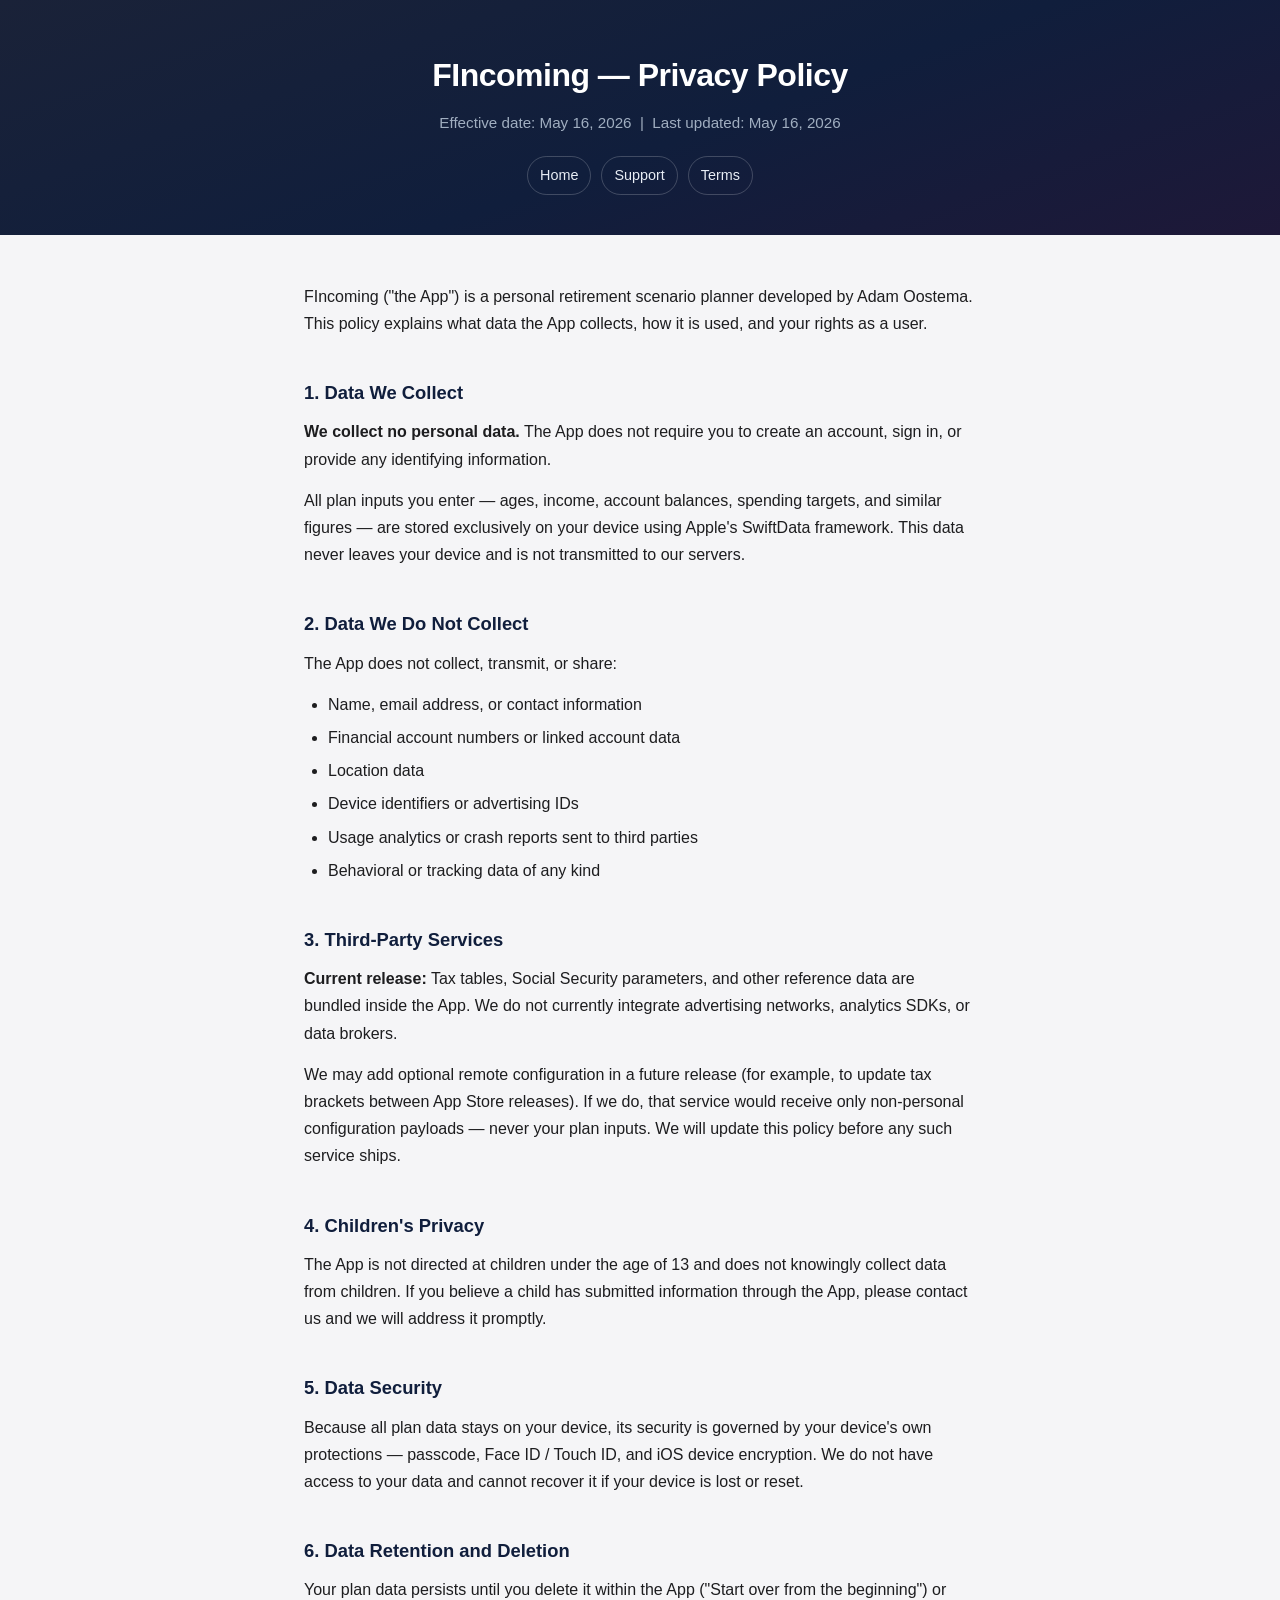
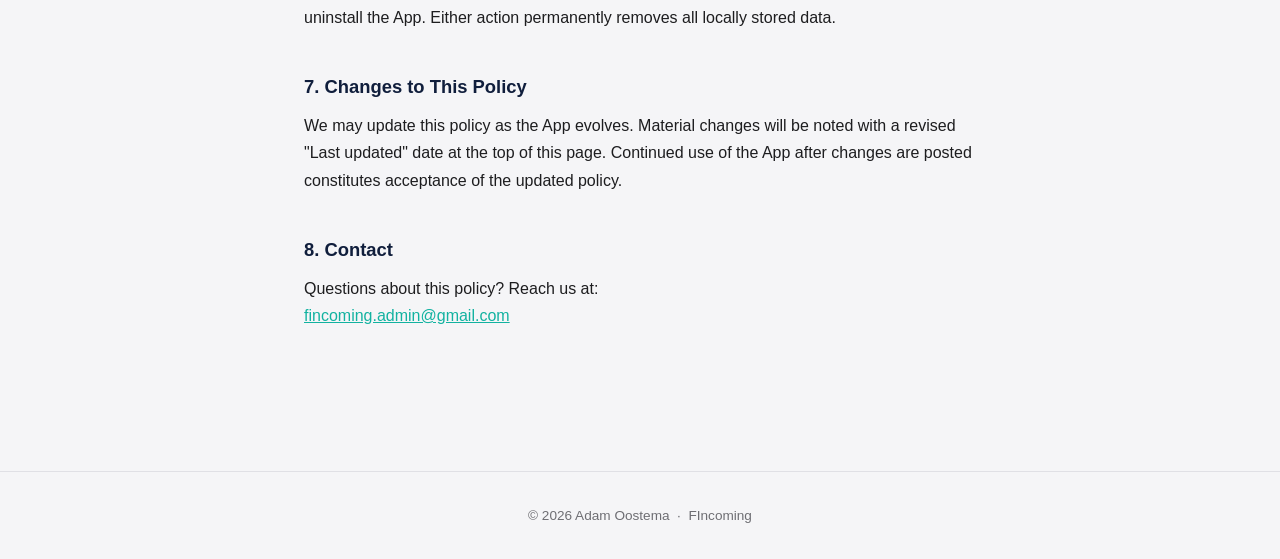
==== docs/privacy/index.html @ 5e119578 "Add fincoming.app website and legal pages Co-authored-by: Cursor <cursoragent@cursor.com>" ====
<!DOCTYPE html>
<html lang="en">
<head>
  <meta charset="UTF-8" />
  <meta name="viewport" content="width=device-width, initial-scale=1.0" />
  <title>Privacy Policy — FIncoming</title>
  <link rel="stylesheet" href="../styles.css" />
</head>
<body>

<header class="site-header">
  <h1>FIncoming — Privacy Policy</h1>
  <p>Effective date: May 16, 2026 &nbsp;|&nbsp; Last updated: May 16, 2026</p>
  <nav class="site-nav" aria-label="Site">
    <a href="../">Home</a>
    <a href="../support/">Support</a>
    <a href="../terms/">Terms</a>
  </nav>
</header>

<main>

  <p>FIncoming ("the App") is a personal retirement scenario planner developed by Adam Oostema. This policy explains what data the App collects, how it is used, and your rights as a user.</p>

  <h2>1. Data We Collect</h2>
  <p><strong>We collect no personal data.</strong> The App does not require you to create an account, sign in, or provide any identifying information.</p>
  <p>All plan inputs you enter — ages, income, account balances, spending targets, and similar figures — are stored exclusively on your device using Apple's SwiftData framework. This data never leaves your device and is not transmitted to our servers.</p>

  <h2>2. Data We Do Not Collect</h2>
  <p>The App does not collect, transmit, or share:</p>
  <ul>
    <li>Name, email address, or contact information</li>
    <li>Financial account numbers or linked account data</li>
    <li>Location data</li>
    <li>Device identifiers or advertising IDs</li>
    <li>Usage analytics or crash reports sent to third parties</li>
    <li>Behavioral or tracking data of any kind</li>
  </ul>

  <h2>3. Third-Party Services</h2>
  <p>
    <strong>Current release:</strong> Tax tables, Social Security parameters, and other reference data are bundled inside the App.
    We do not currently integrate advertising networks, analytics SDKs, or data brokers.
  </p>
  <p>
    We may add optional remote configuration in a future release (for example, to update tax brackets between App Store releases).
    If we do, that service would receive only non-personal configuration payloads — never your plan inputs.
    We will update this policy before any such service ships.
  </p>

  <h2>4. Children's Privacy</h2>
  <p>The App is not directed at children under the age of 13 and does not knowingly collect data from children. If you believe a child has submitted information through the App, please contact us and we will address it promptly.</p>

  <h2>5. Data Security</h2>
  <p>Because all plan data stays on your device, its security is governed by your device's own protections — passcode, Face ID / Touch ID, and iOS device encryption. We do not have access to your data and cannot recover it if your device is lost or reset.</p>

  <h2>6. Data Retention and Deletion</h2>
  <p>Your plan data persists until you delete it within the App ("Start over from the beginning") or uninstall the App. Either action permanently removes all locally stored data.</p>

  <h2>7. Changes to This Policy</h2>
  <p>We may update this policy as the App evolves. Material changes will be noted with a revised "Last updated" date at the top of this page. Continued use of the App after changes are posted constitutes acceptance of the updated policy.</p>

  <h2>8. Contact</h2>
  <p>Questions about this policy? Reach us at:<br />
  <a href="mailto:fincoming.admin@gmail.com">fincoming.admin@gmail.com</a></p>

</main>

<footer>
  &copy; 2026 Adam Oostema &nbsp;·&nbsp; FIncoming
</footer>

</body>
</html>
---- docs/styles.css ----
/* FIncoming marketing / legal site — shared styles */

* { box-sizing: border-box; margin: 0; padding: 0; }

body {
  font-family: -apple-system, BlinkMacSystemFont, "Segoe UI", Roboto, sans-serif;
  background: #f5f5f7;
  color: #1d1d1f;
  line-height: 1.7;
}

a { color: #12b2a0; }

.site-header {
  background: linear-gradient(160deg, #1a2238 0%, #101e3c 55%, #1e1838 100%);
  color: #fff;
  padding: 48px 24px 40px;
  text-align: center;
}

.site-header h1 {
  font-size: 2rem;
  font-weight: 700;
  letter-spacing: -0.5px;
}

.site-header p {
  margin-top: 8px;
  color: #a0aec0;
  font-size: 0.95rem;
}

.site-nav {
  margin-top: 20px;
  display: flex;
  flex-wrap: wrap;
  gap: 10px;
  justify-content: center;
}

.site-nav a {
  color: #e8edf5;
  text-decoration: none;
  font-size: 0.9rem;
  padding: 6px 12px;
  border: 1px solid rgba(255, 255, 255, 0.2);
  border-radius: 999px;
}

.site-nav a:hover {
  background: rgba(255, 255, 255, 0.08);
}

main {
  max-width: 720px;
  margin: 48px auto;
  padding: 0 24px 80px;
}

main.narrow-top {
  margin-top: 32px;
}

h2 {
  font-size: 1.15rem;
  font-weight: 600;
  margin-top: 40px;
  margin-bottom: 10px;
  color: #101e3c;
}

h2:first-child {
  margin-top: 0;
}

p { margin-bottom: 14px; }

ul, ol {
  margin: 0 0 14px 24px;
}

li { margin-bottom: 6px; }

.hero-card {
  background: #fff;
  border-radius: 16px;
  padding: 28px 24px;
  box-shadow: 0 8px 28px rgba(16, 30, 60, 0.08);
  margin-bottom: 24px;
}

.hero-card h2 {
  margin-top: 0;
  font-size: 1.35rem;
}

.tagline {
  font-size: 1.05rem;
  color: #3a3a3c;
}

.cta-row {
  margin-top: 20px;
  display: flex;
  flex-wrap: wrap;
  gap: 12px;
}

.button {
  display: inline-block;
  text-decoration: none;
  font-weight: 600;
  font-size: 0.95rem;
  padding: 10px 18px;
  border-radius: 10px;
  background: #12b2a0;
  color: #fff !important;
}

.button.secondary {
  background: transparent;
  color: #101e3c !important;
  border: 1px solid #c7c7cc;
}

.disclaimer-box {
  background: #fff8f0;
  border: 1px solid #f0dcc8;
  border-radius: 12px;
  padding: 16px 18px;
  font-size: 0.95rem;
  margin: 20px 0;
}

footer {
  text-align: center;
  padding: 32px;
  font-size: 0.85rem;
  color: #6e6e73;
  border-top: 1px solid #e0e0e5;
}
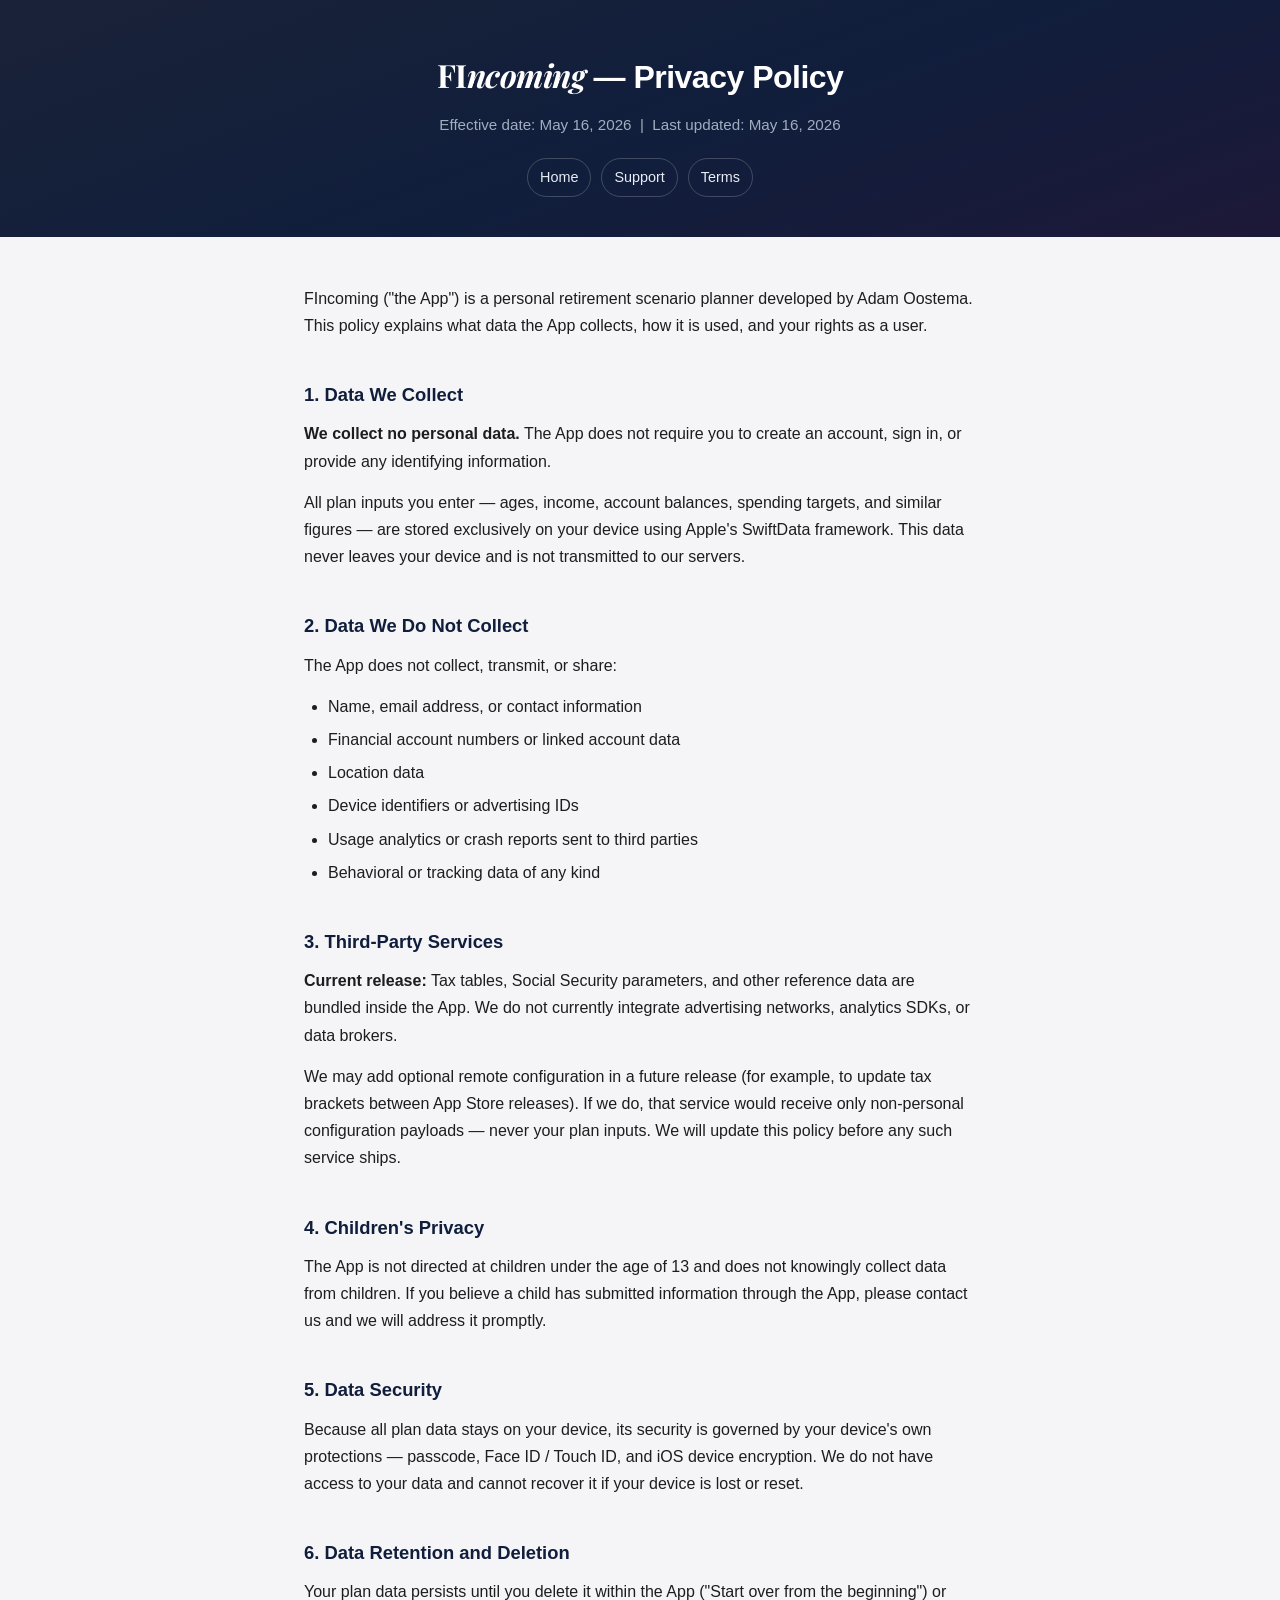
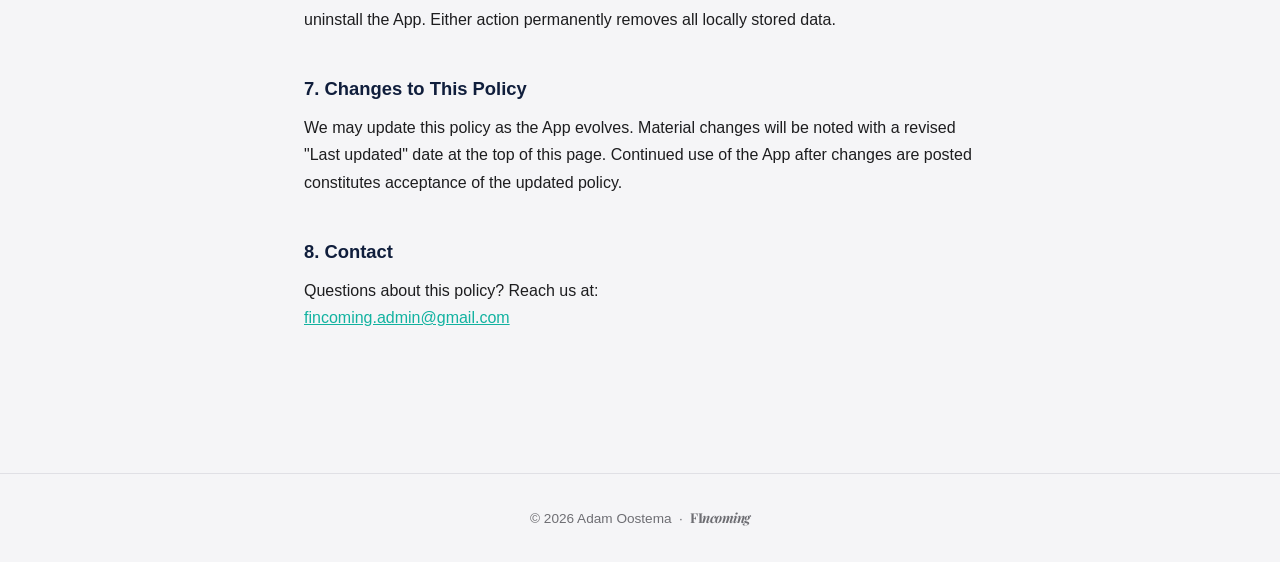
==== commit b0899fed: "Brand wordmark: Playfair Display + italic ncoming tail" ====
--- a/docs/privacy/index.html
+++ b/docs/privacy/index.html
@@ -9,7 +9,7 @@
 <body>
 
 <header class="site-header">
-  <h1>FIncoming — Privacy Policy</h1>
+  <h1><span class="brand-wordmark">FI<span class="brand-italic">ncoming</span></span> — Privacy Policy</h1>
   <p>Effective date: May 16, 2026 &nbsp;|&nbsp; Last updated: May 16, 2026</p>
   <nav class="site-nav" aria-label="Site">
     <a href="../">Home</a>
@@ -67,7 +67,7 @@
 </main>
 
 <footer>
-  &copy; 2026 Adam Oostema &nbsp;·&nbsp; FIncoming
+  &copy; 2026 Adam Oostema &nbsp;·&nbsp; <span class="brand-wordmark">FI<span class="brand-italic">ncoming</span></span>
 </footer>
 
 </body>
--- a/docs/styles.css
+++ b/docs/styles.css
@@ -1,4 +1,21 @@
 /* FIncoming marketing / legal site — shared styles */
+
+@import url('https://fonts.googleapis.com/css2?family=Playfair+Display:ital,wght@0,400;0,700;1,400;1,700&display=swap');
+
+/* Brand wordmark typography.
+   Apply both classes only to wordmark renderings (H1 headers, footer brand):
+     <span class="brand-wordmark">FI<span class="brand-italic">ncoming</span></span>
+   - .brand-wordmark gives the whole word the serif typeface (distinctive
+     serifs on the capital I, high stroke contrast).
+   - .brand-italic italicizes the "ncoming" tail to visually resolve the
+     FI + Incoming portmanteau.
+   Do NOT apply to body copy mentions of the product name or to <title> tags. */
+.brand-wordmark {
+  font-family: 'Playfair Display', Georgia, 'Times New Roman', serif;
+  font-weight: 700;
+  letter-spacing: -0.5px;
+}
+.brand-italic { font-style: italic; }
 
 * { box-sizing: border-box; margin: 0; padding: 0; }
 
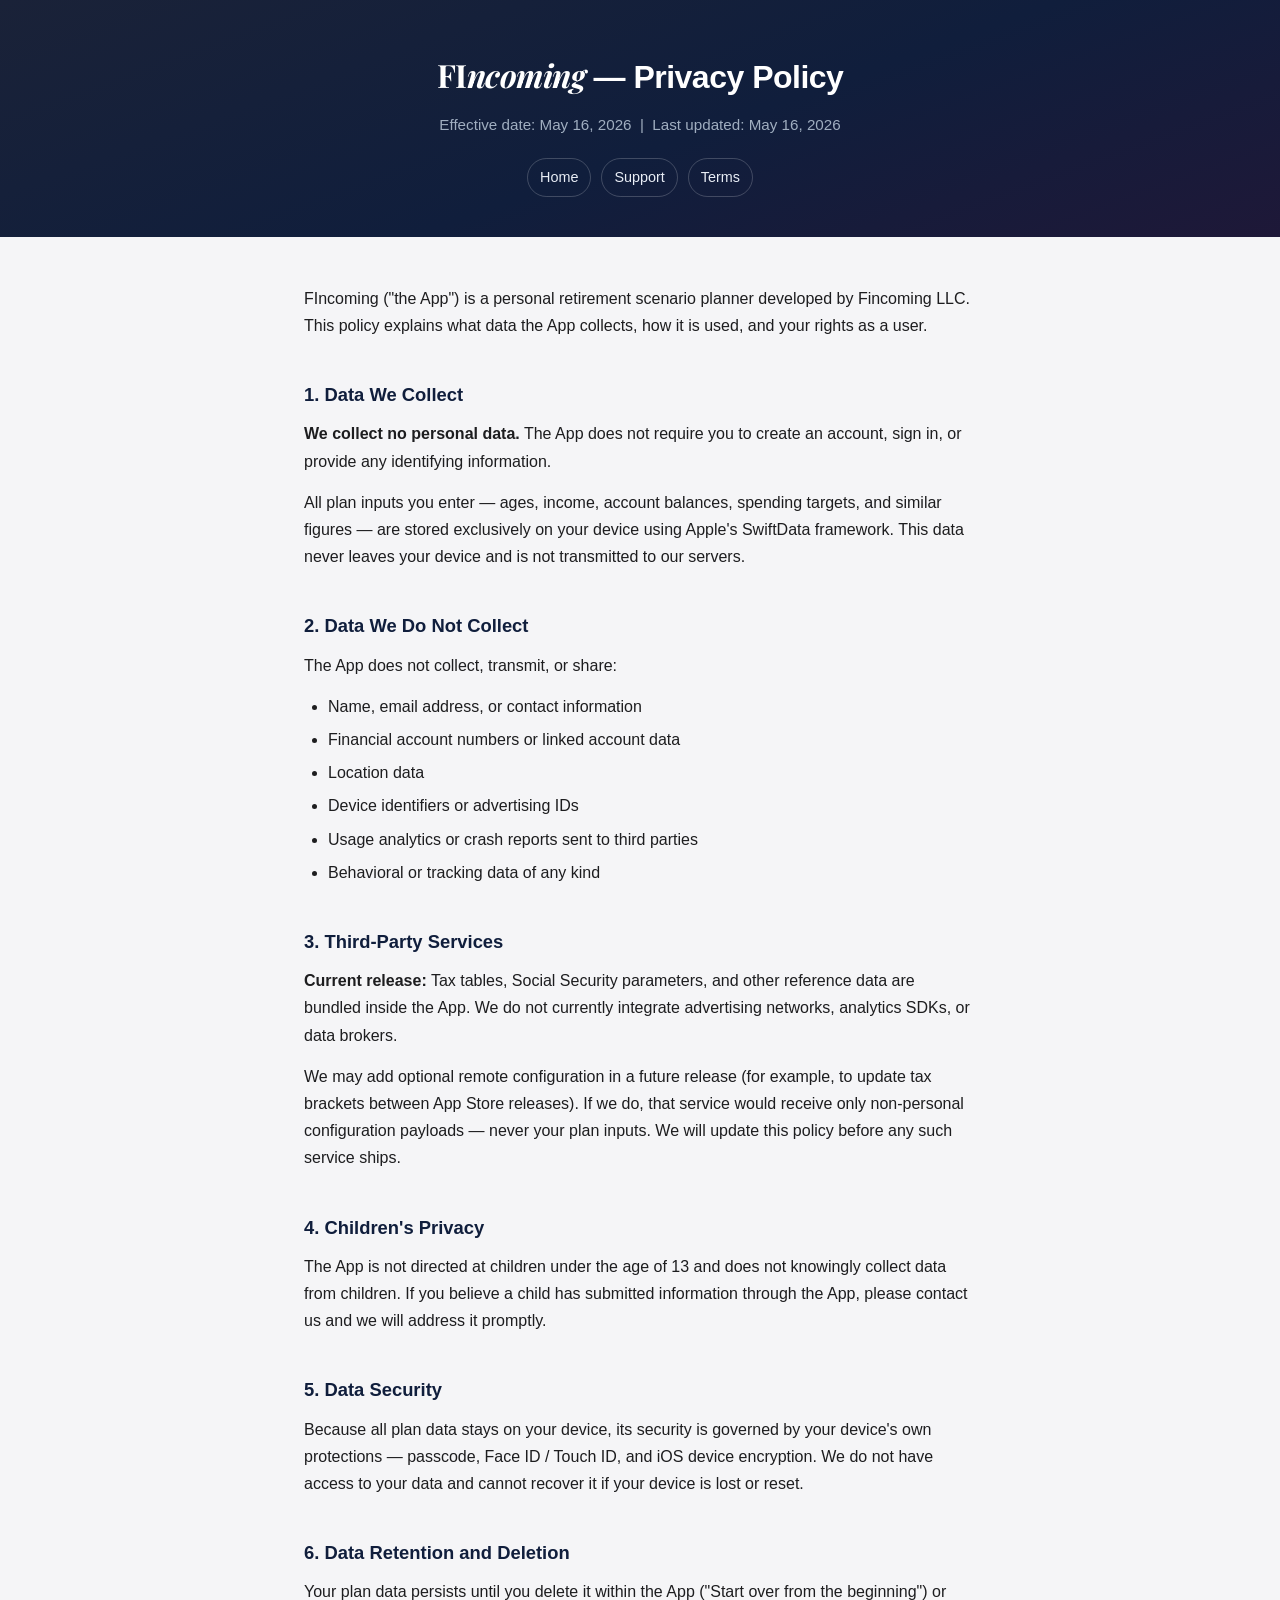
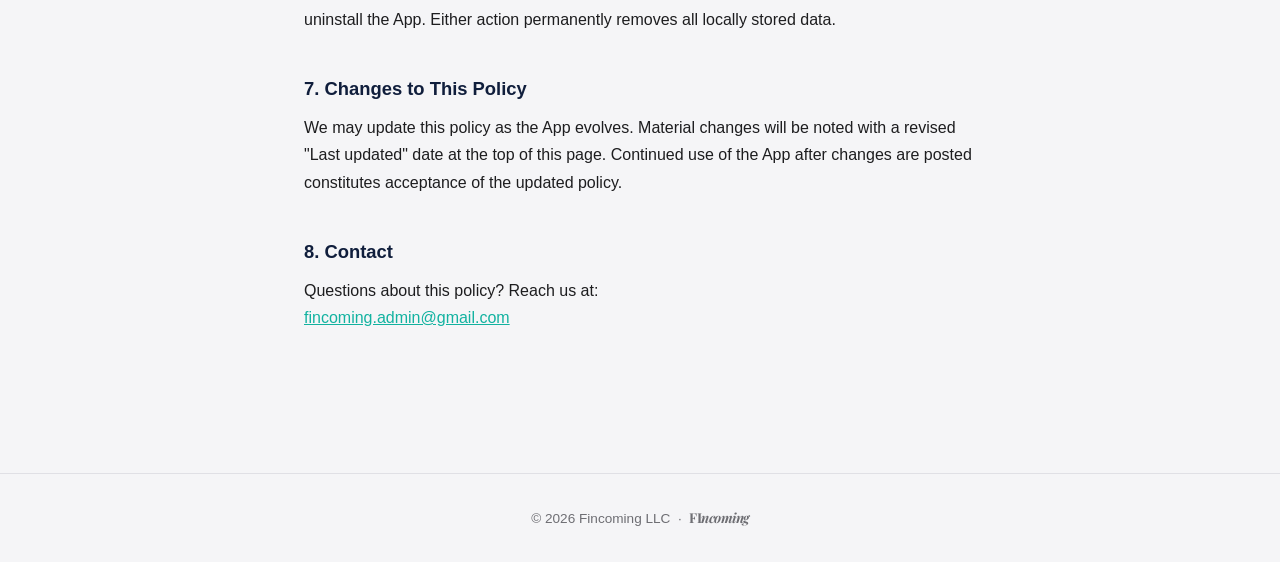
==== commit 7c8d64bf: "Replace personal name with Fincoming LLC sitewide" ====
--- a/docs/privacy/index.html
+++ b/docs/privacy/index.html
@@ -20,7 +20,7 @@
 
 <main>
 
-  <p>FIncoming ("the App") is a personal retirement scenario planner developed by Adam Oostema. This policy explains what data the App collects, how it is used, and your rights as a user.</p>
+  <p>FIncoming ("the App") is a personal retirement scenario planner developed by Fincoming LLC. This policy explains what data the App collects, how it is used, and your rights as a user.</p>
 
   <h2>1. Data We Collect</h2>
   <p><strong>We collect no personal data.</strong> The App does not require you to create an account, sign in, or provide any identifying information.</p>
@@ -67,7 +67,7 @@
 </main>
 
 <footer>
-  &copy; 2026 Adam Oostema &nbsp;·&nbsp; <span class="brand-wordmark">FI<span class="brand-italic">ncoming</span></span>
+  &copy; 2026 Fincoming LLC &nbsp;·&nbsp; <span class="brand-wordmark">FI<span class="brand-italic">ncoming</span></span>
 </footer>
 
 </body>
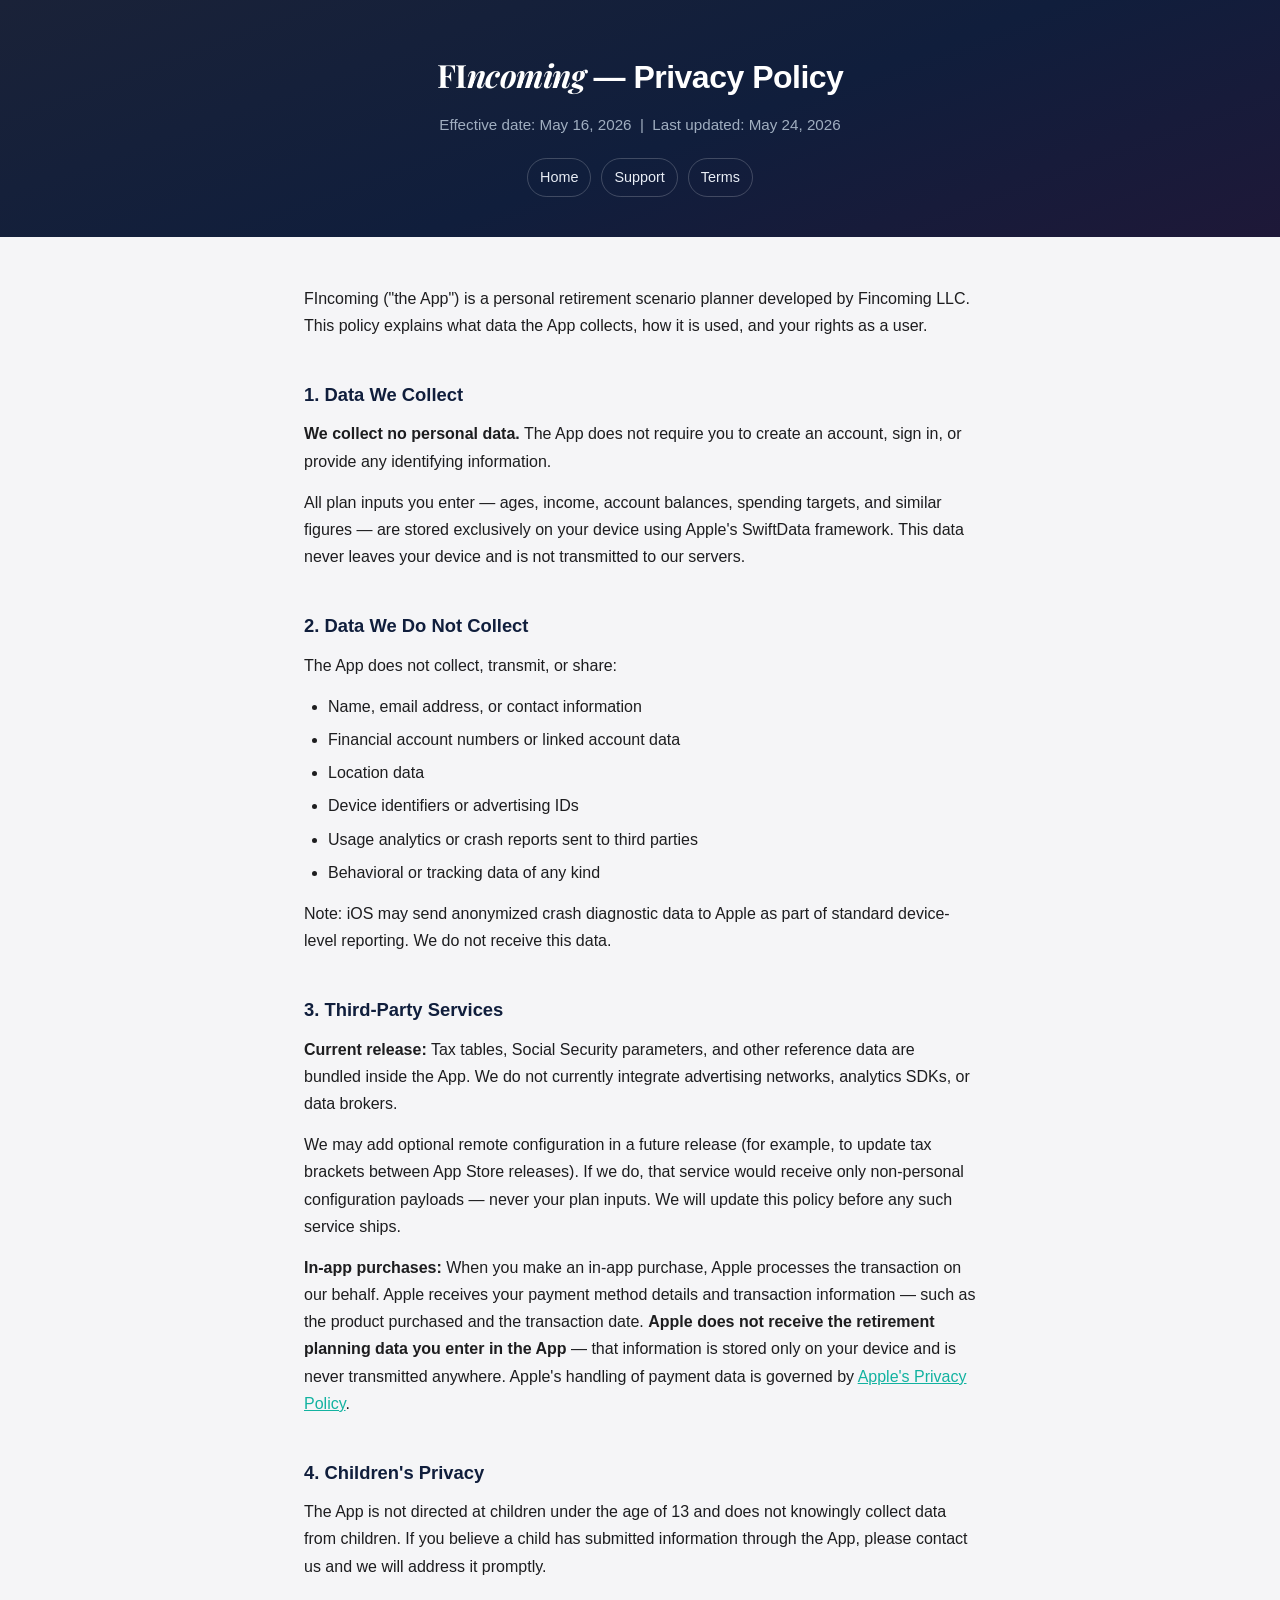
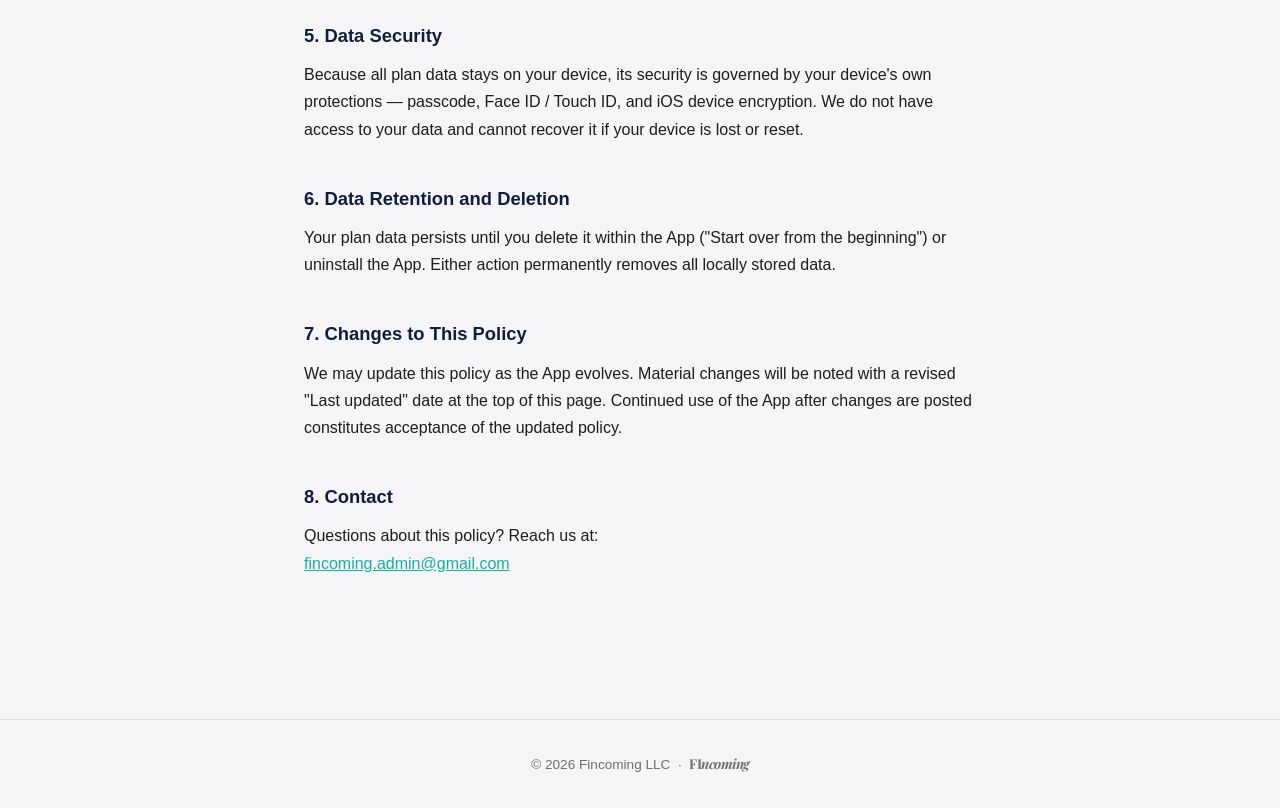
==== commit 6d5d28b3: "Legal: 5 pre-submission ToS/Privacy edits (May 24, 2026) ToS: - §2: Remove stale 'deterministic proj" ====
--- a/docs/privacy/index.html
+++ b/docs/privacy/index.html
@@ -10,7 +10,7 @@
 
 <header class="site-header">
   <h1><span class="brand-wordmark">FI<span class="brand-italic">ncoming</span></span> — Privacy Policy</h1>
-  <p>Effective date: May 16, 2026 &nbsp;|&nbsp; Last updated: May 16, 2026</p>
+  <p>Effective date: May 16, 2026 &nbsp;|&nbsp; Last updated: May 24, 2026</p>
   <nav class="site-nav" aria-label="Site">
     <a href="../">Home</a>
     <a href="../support/">Support</a>
@@ -36,6 +36,7 @@
     <li>Usage analytics or crash reports sent to third parties</li>
     <li>Behavioral or tracking data of any kind</li>
   </ul>
+  <p>Note: iOS may send anonymized crash diagnostic data to Apple as part of standard device-level reporting. We do not receive this data.</p>
 
   <h2>3. Third-Party Services</h2>
   <p>
@@ -47,6 +48,7 @@
     If we do, that service would receive only non-personal configuration payloads — never your plan inputs.
     We will update this policy before any such service ships.
   </p>
+  <p><strong>In-app purchases:</strong> When you make an in-app purchase, Apple processes the transaction on our behalf. Apple receives your payment method details and transaction information — such as the product purchased and the transaction date. <strong>Apple does not receive the retirement planning data you enter in the App</strong> — that information is stored only on your device and is never transmitted anywhere. Apple's handling of payment data is governed by <a href="https://www.apple.com/privacy/">Apple's Privacy Policy</a>.</p>
 
   <h2>4. Children's Privacy</h2>
   <p>The App is not directed at children under the age of 13 and does not knowingly collect data from children. If you believe a child has submitted information through the App, please contact us and we will address it promptly.</p>
